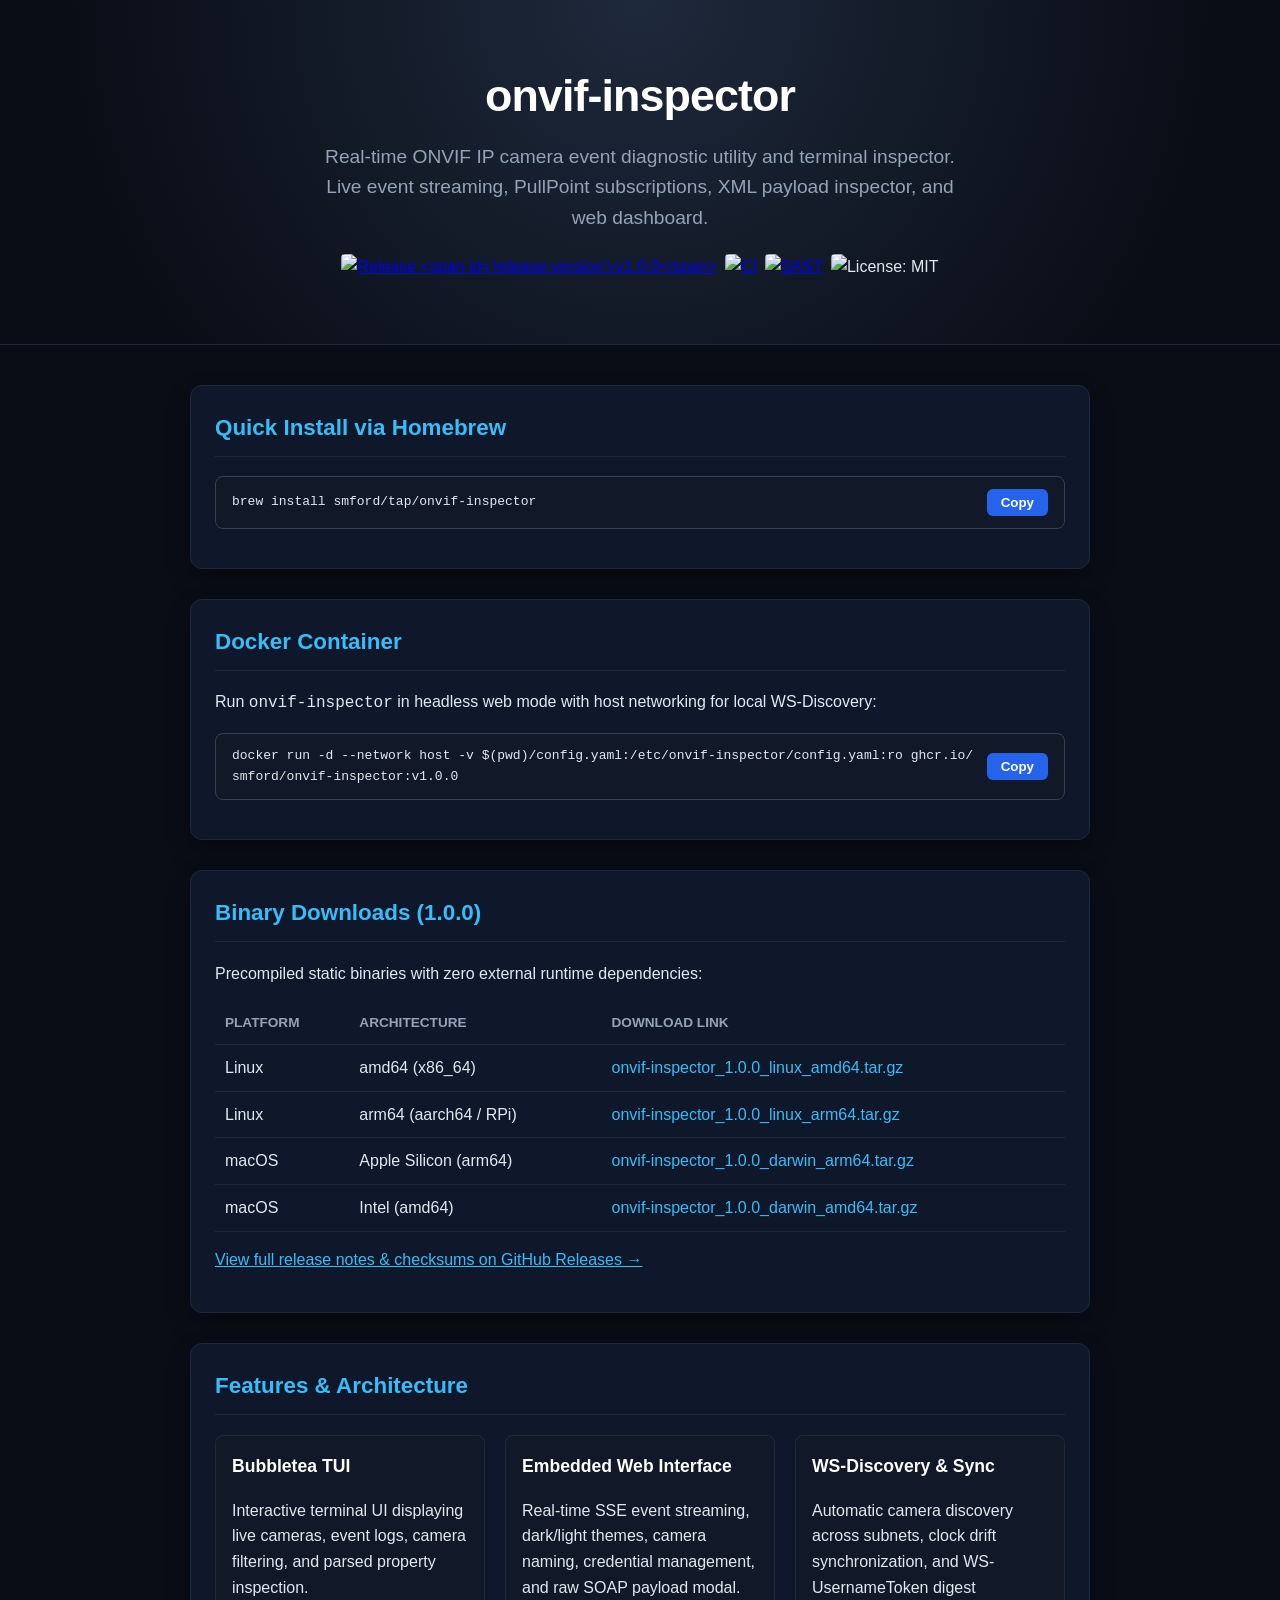
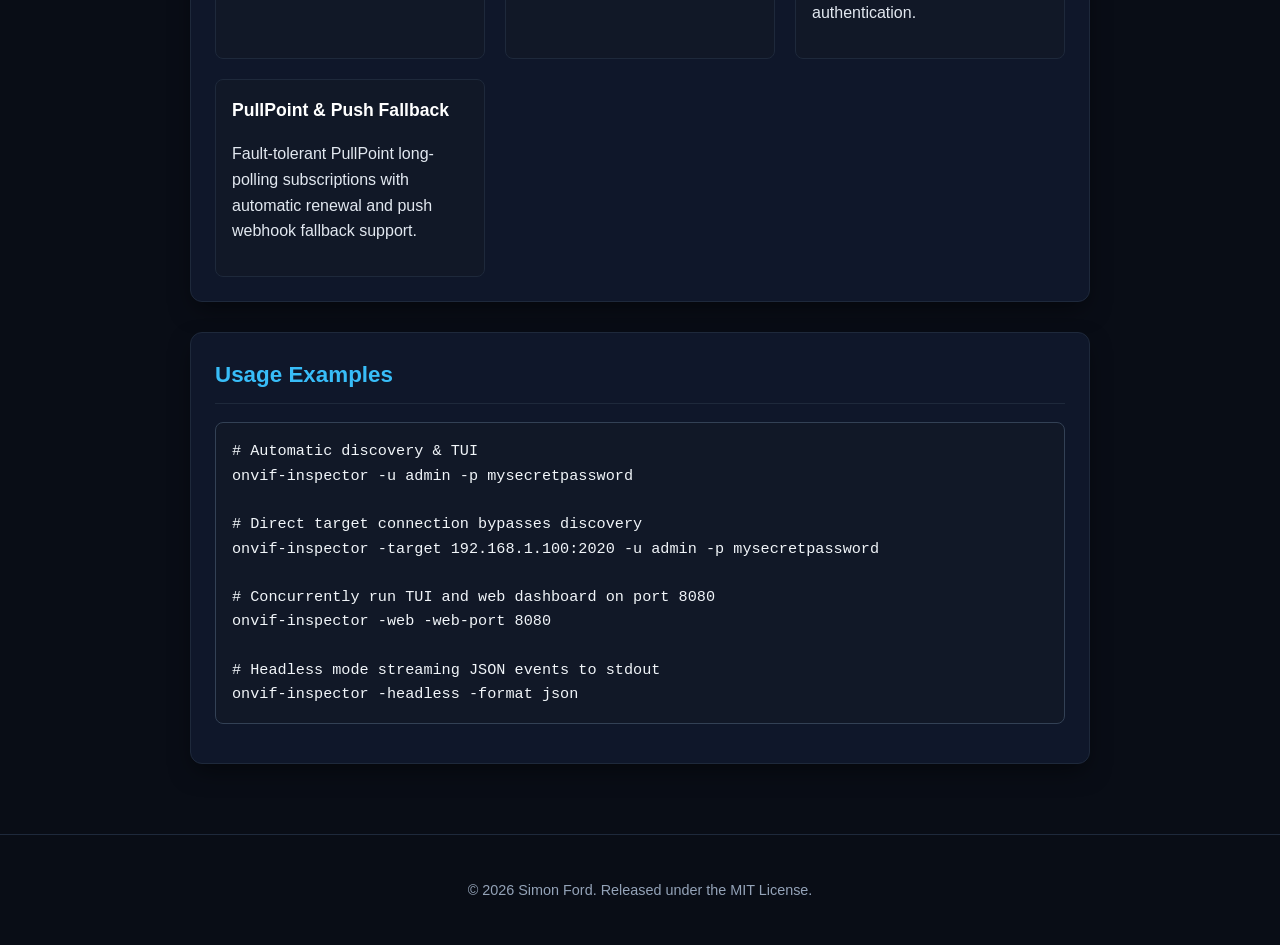
==== docs/index.html @ b4d11409 "ci: setup production-grade DevSecOps and automation suite" ====
<!DOCTYPE html>
<html lang="en">
<head>
  <meta charset="UTF-8">
  <meta name="viewport" content="width=device-width, initial-scale=1.0">
  <title>onvif-inspector | Real-time ONVIF IP Camera Event Diagnostic Utility</title>
  <!-- Google Analytics 4 -->
  <script async src="https://www.googletagmanager.com/gtag/js?id=onvif-inspector"></script>
  <script>
    window.dataLayer = window.dataLayer || [];
    function gtag(){dataLayer.push(arguments);}
    gtag('js', new Date());
    gtag('config', 'onvif-inspector', { send_page_view: false });
  </script>
  <script defer src="js/analytics.js"></script>
  <style>
    :root {
      --bg: #090d16;
      --card-bg: #0f172a;
      --card-border: #1e293b;
      --accent: #38bdf8;
      --accent-hover: #0284c7;
      --text: #e2e8f0;
      --text-dim: #94a3b8;
      --code-bg: #111827;
      --badge-bg: #1e293b;
    }
    body {
      margin: 0;
      padding: 0;
      background: var(--bg);
      color: var(--text);
      font-family: -apple-system, BlinkMacSystemFont, "Segoe UI", Roboto, Helvetica, Arial, sans-serif;
      line-height: 1.6;
    }
    header {
      padding: 60px 20px 40px;
      text-align: center;
      border-bottom: 1px solid var(--card-border);
      background: radial-gradient(circle at 50% 0%, #1e293b 0%, #090d16 80%);
    }
    h1 {
      margin: 0 0 10px;
      font-size: 2.8rem;
      letter-spacing: -0.02em;
      color: #fff;
    }
    p.tagline {
      font-size: 1.2rem;
      color: var(--text-dim);
      max-width: 650px;
      margin: 0 auto 20px;
    }
    .badge-bar {
      display: flex;
      justify-content: center;
      gap: 8px;
      flex-wrap: wrap;
      margin-bottom: 25px;
    }
    .badge-bar a img, .badge-bar img {
      height: 20px;
      border-radius: 4px;
    }
    .container {
      max-width: 900px;
      margin: 0 auto;
      padding: 40px 20px;
    }
    .card {
      background: var(--card-bg);
      border: 1px solid var(--card-border);
      border-radius: 12px;
      padding: 24px;
      margin-bottom: 30px;
      box-shadow: 0 10px 25px -5px rgba(0, 0, 0, 0.5);
    }
    h2 {
      margin-top: 0;
      font-size: 1.4rem;
      color: var(--accent);
      border-bottom: 1px solid var(--card-border);
      padding-bottom: 10px;
    }
    .grid {
      display: grid;
      grid-template-columns: repeat(auto-fit, minmax(260px, 1fr));
      gap: 20px;
      margin-top: 20px;
    }
    .feature-box {
      background: #111827;
      border: 1px solid var(--card-border);
      padding: 16px;
      border-radius: 8px;
    }
    .feature-box h3 {
      margin-top: 0;
      font-size: 1.1rem;
      color: #fff;
    }
    pre {
      background: var(--code-bg);
      padding: 16px;
      border-radius: 8px;
      overflow-x: auto;
      font-family: ui-monospace, Menlo, Monaco, Consolas, monospace;
      font-size: 0.95rem;
      border: 1px solid #334155;
      color: #f1f5f9;
    }
    code {
      font-family: ui-monospace, Menlo, Monaco, Consolas, monospace;
    }
    .install-box {
      display: flex;
      align-items: center;
      justify-content: space-between;
      background: var(--code-bg);
      border: 1px solid #374151;
      padding: 12px 16px;
      border-radius: 8px;
      font-family: monospace;
      margin-bottom: 15px;
      word-break: break-all;
    }
    button.copy-btn {
      background: #2563eb;
      color: #fff;
      border: none;
      padding: 6px 14px;
      border-radius: 6px;
      cursor: pointer;
      font-weight: 600;
      white-space: nowrap;
      margin-left: 12px;
    }
    button.copy-btn:hover {
      background: #1d4ed8;
    }
    .downloads-table {
      width: 100%;
      border-collapse: collapse;
      margin-top: 15px;
    }
    .downloads-table th, .downloads-table td {
      text-align: left;
      padding: 10px;
      border-bottom: 1px solid var(--card-border);
    }
    .downloads-table th {
      color: var(--text-dim);
      font-size: 0.85rem;
      text-transform: uppercase;
    }
    .downloads-table a {
      color: var(--accent);
      text-decoration: none;
    }
    .downloads-table a:hover {
      text-decoration: underline;
    }
    footer {
      text-align: center;
      padding: 30px;
      color: var(--text-dim);
      font-size: 0.9rem;
      border-top: 1px solid var(--card-border);
    }
  </style>
</head>
<body>

<header>
  <h1>onvif-inspector</h1>
  <p class="tagline">Real-time ONVIF IP camera event diagnostic utility and terminal inspector. Live event streaming, PullPoint subscriptions, XML payload inspector, and web dashboard.</p>
  <div class="badge-bar">
    <a href="https://github.com/smford/onvif-inspector/releases"><img src="https://img.shields.io/github/v/release/smford/onvif-inspector?color=blue&logo=github" alt="Release <span id='release-version'>v1.0.0</span>"></a>
    <a href="https://github.com/smford/onvif-inspector/actions/workflows/ci.yml"><img src="https://github.com/smford/onvif-inspector/actions/workflows/ci.yml/badge.svg" alt="CI"></a>
    <a href="https://github.com/smford/onvif-inspector/actions/workflows/sast.yml"><img src="https://github.com/smford/onvif-inspector/actions/workflows/sast.yml/badge.svg" alt="SAST"></a>
    <img src="https://img.shields.io/badge/License-MIT-yellow.svg" alt="License: MIT">
  </div>
</header>

<div class="container">
  <div class="card">
    <h2>Quick Install via Homebrew</h2>
    <div class="install-box">
      <span>brew install smford/tap/onvif-inspector</span>
      <button class="copy-btn" data-copy="brew install smford/tap/onvif-inspector" onclick="navigator.clipboard.writeText('brew install smford/tap/onvif-inspector')">Copy</button>
    </div>
  </div>

  <div class="card">
    <h2>Docker Container</h2>
    <p>Run <code>onvif-inspector</code> in headless web mode with host networking for local WS-Discovery:</p>
    <div class="install-box">
      <span>docker run -d --network host -v $(pwd)/config.yaml:/etc/onvif-inspector/config.yaml:ro ghcr.io/smford/onvif-inspector:v1.0.0</span>
      <button class="copy-btn" data-copy="docker run -d --network host -v $(pwd)/config.yaml:/etc/onvif-inspector/config.yaml:ro ghcr.io/smford/onvif-inspector:v1.0.0" onclick="navigator.clipboard.writeText('docker run -d --network host -v $(pwd)/config.yaml:/etc/onvif-inspector/config.yaml:ro ghcr.io/smford/onvif-inspector:v1.0.0')">Copy</button>
    </div>
  </div>

  <div class="card">
    <h2>Binary Downloads (<span id="release-version-number">1.0.0</span>)</h2>
    <p>Precompiled static binaries with zero external runtime dependencies:</p>
    <table class="downloads-table">
      <thead>
        <tr>
          <th>Platform</th>
          <th>Architecture</th>
          <th>Download Link</th>
        </tr>
      </thead>
      <tbody>
        <tr>
          <td>Linux</td>
          <td>amd64 (x86_64)</td>
          <td><a href="https://github.com/smford/onvif-inspector/releases/download/v1.0.0/onvif-inspector_1.0.0_linux_amd64.tar.gz">onvif-inspector_1.0.0_linux_amd64.tar.gz</a></td>
        </tr>
        <tr>
          <td>Linux</td>
          <td>arm64 (aarch64 / RPi)</td>
          <td><a href="https://github.com/smford/onvif-inspector/releases/download/v1.0.0/onvif-inspector_1.0.0_linux_arm64.tar.gz">onvif-inspector_1.0.0_linux_arm64.tar.gz</a></td>
        </tr>
        <tr>
          <td>macOS</td>
          <td>Apple Silicon (arm64)</td>
          <td><a href="https://github.com/smford/onvif-inspector/releases/download/v1.0.0/onvif-inspector_1.0.0_darwin_arm64.tar.gz">onvif-inspector_1.0.0_darwin_arm64.tar.gz</a></td>
        </tr>
        <tr>
          <td>macOS</td>
          <td>Intel (amd64)</td>
          <td><a href="https://github.com/smford/onvif-inspector/releases/download/v1.0.0/onvif-inspector_1.0.0_darwin_amd64.tar.gz">onvif-inspector_1.0.0_darwin_amd64.tar.gz</a></td>
        </tr>
      </tbody>
    </table>
    <p style="margin-top: 15px;"><a href="https://github.com/smford/onvif-inspector/releases/tag/v1.0.0" style="color: var(--accent);">View full release notes & checksums on GitHub Releases &rarr;</a></p>
  </div>

  <div class="card">
    <h2>Features & Architecture</h2>
    <div class="grid">
      <div class="feature-box">
        <h3>Bubbletea TUI</h3>
        <p>Interactive terminal UI displaying live cameras, event logs, camera filtering, and parsed property inspection.</p>
      </div>
      <div class="feature-box">
        <h3>Embedded Web Interface</h3>
        <p>Real-time SSE event streaming, dark/light themes, camera naming, credential management, and raw SOAP payload modal.</p>
      </div>
      <div class="feature-box">
        <h3>WS-Discovery & Sync</h3>
        <p>Automatic camera discovery across subnets, clock drift synchronization, and WS-UsernameToken digest authentication.</p>
      </div>
      <div class="feature-box">
        <h3>PullPoint & Push Fallback</h3>
        <p>Fault-tolerant PullPoint long-polling subscriptions with automatic renewal and push webhook fallback support.</p>
      </div>
    </div>
  </div>

  <div class="card">
    <h2>Usage Examples</h2>
    <pre><code># Automatic discovery & TUI
onvif-inspector -u admin -p mysecretpassword

# Direct target connection bypasses discovery
onvif-inspector -target 192.168.1.100:2020 -u admin -p mysecretpassword

# Concurrently run TUI and web dashboard on port 8080
onvif-inspector -web -web-port 8080

# Headless mode streaming JSON events to stdout
onvif-inspector -headless -format json</code></pre>
  </div>
</div>

<footer>
  <p>&copy; 2026 Simon Ford. Released under the MIT License.</p>
</footer>

</body>
</html>
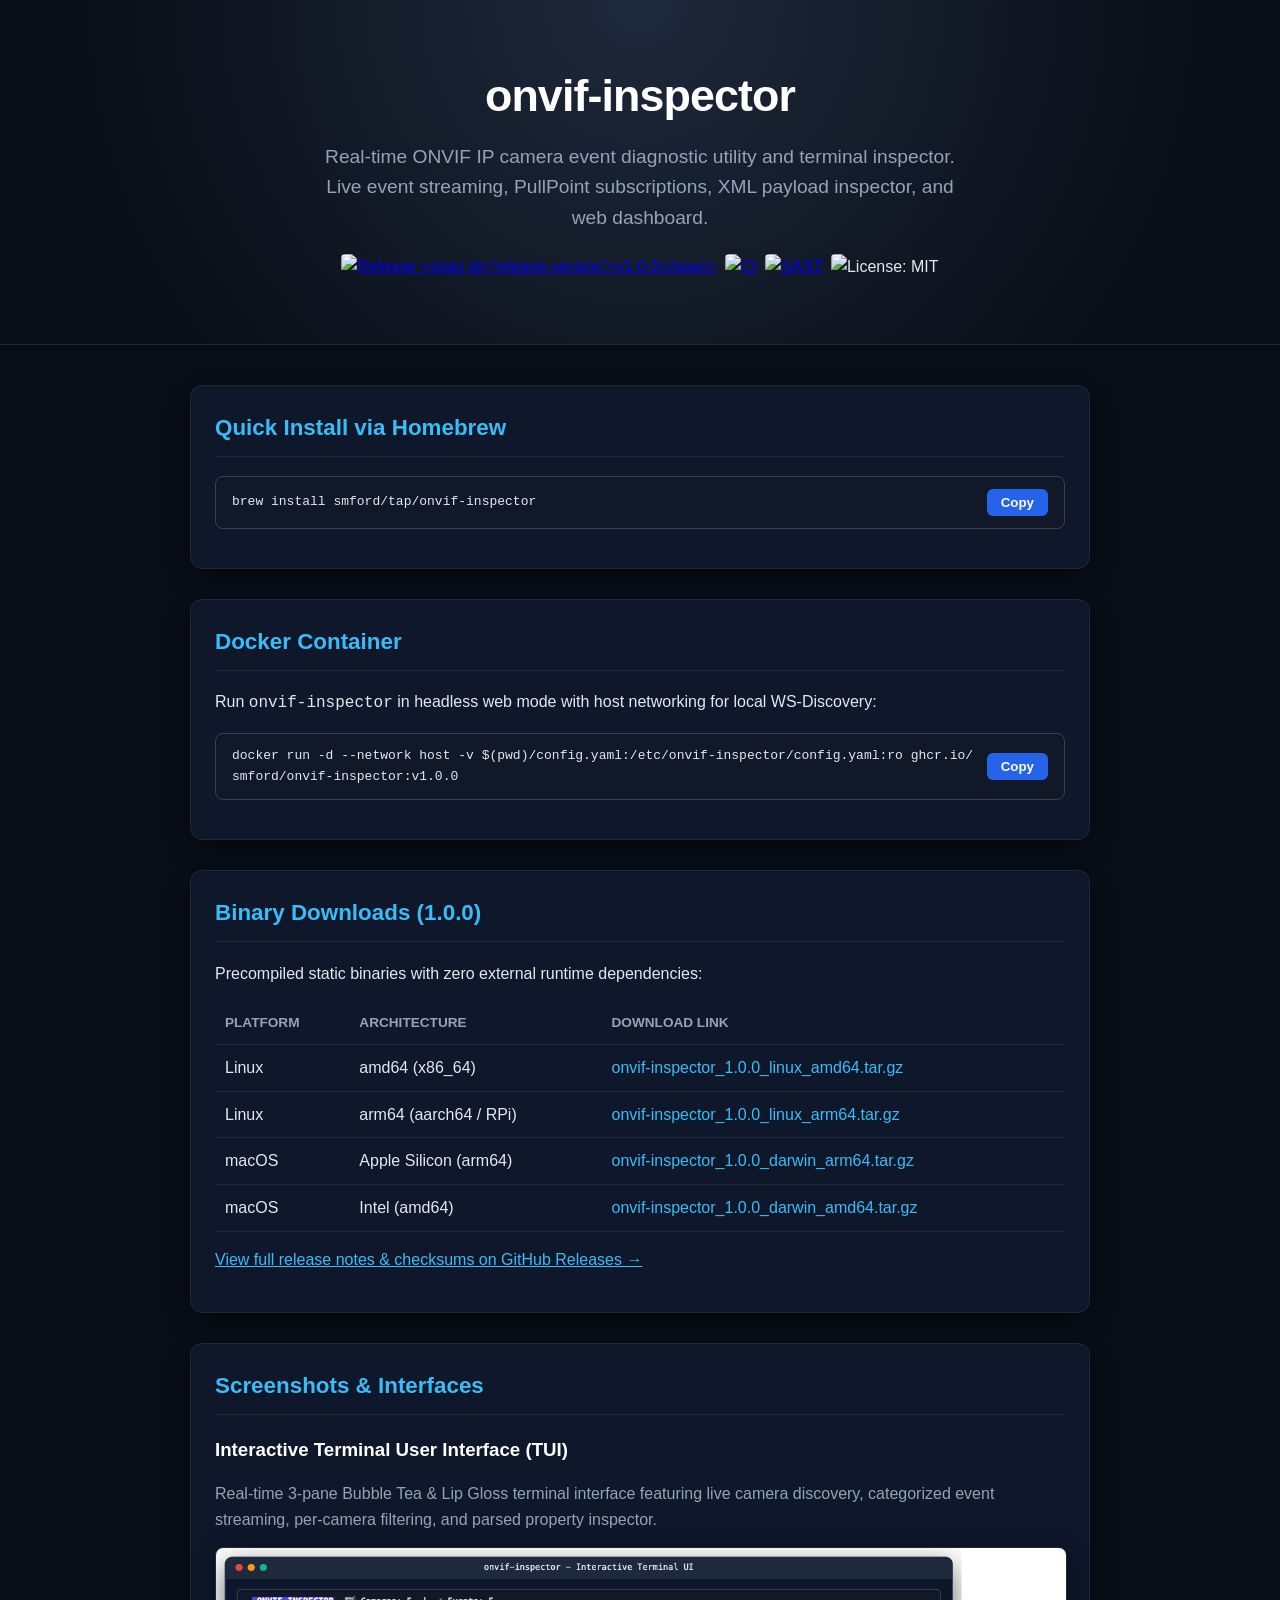
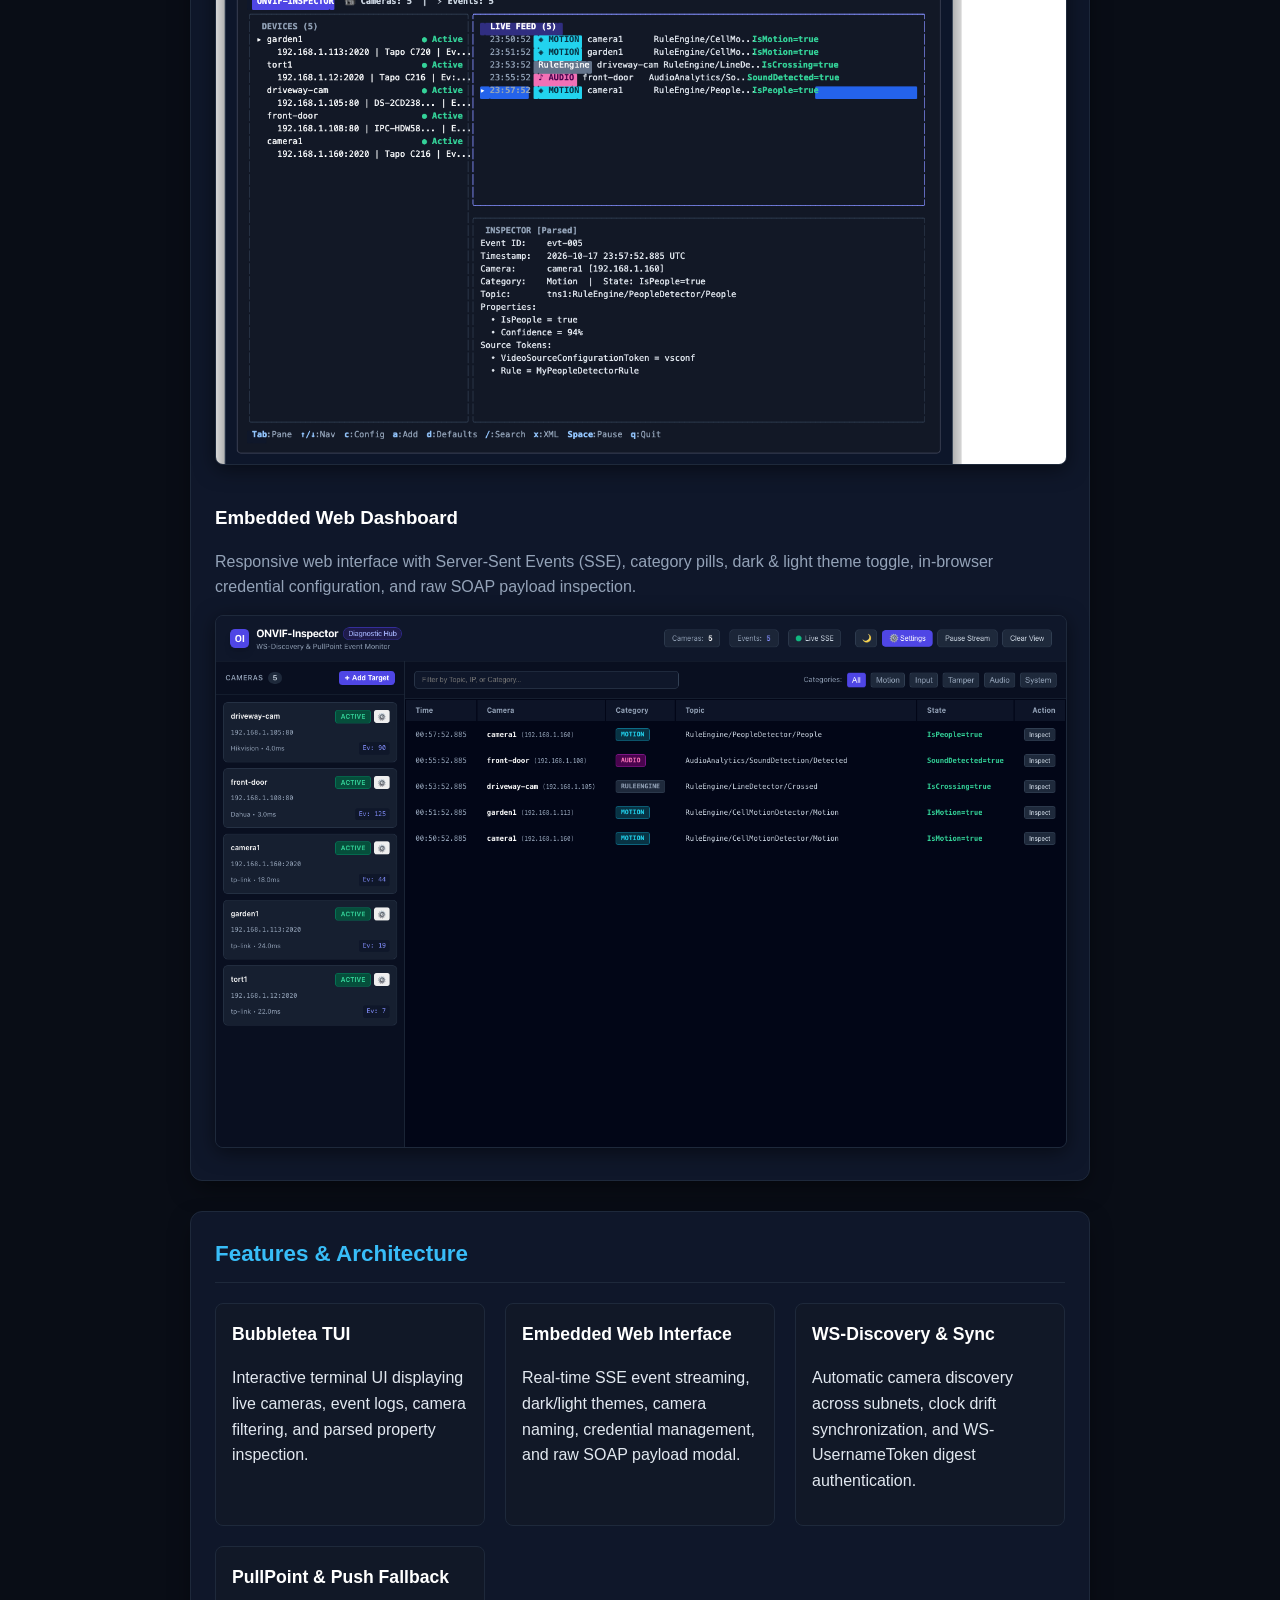
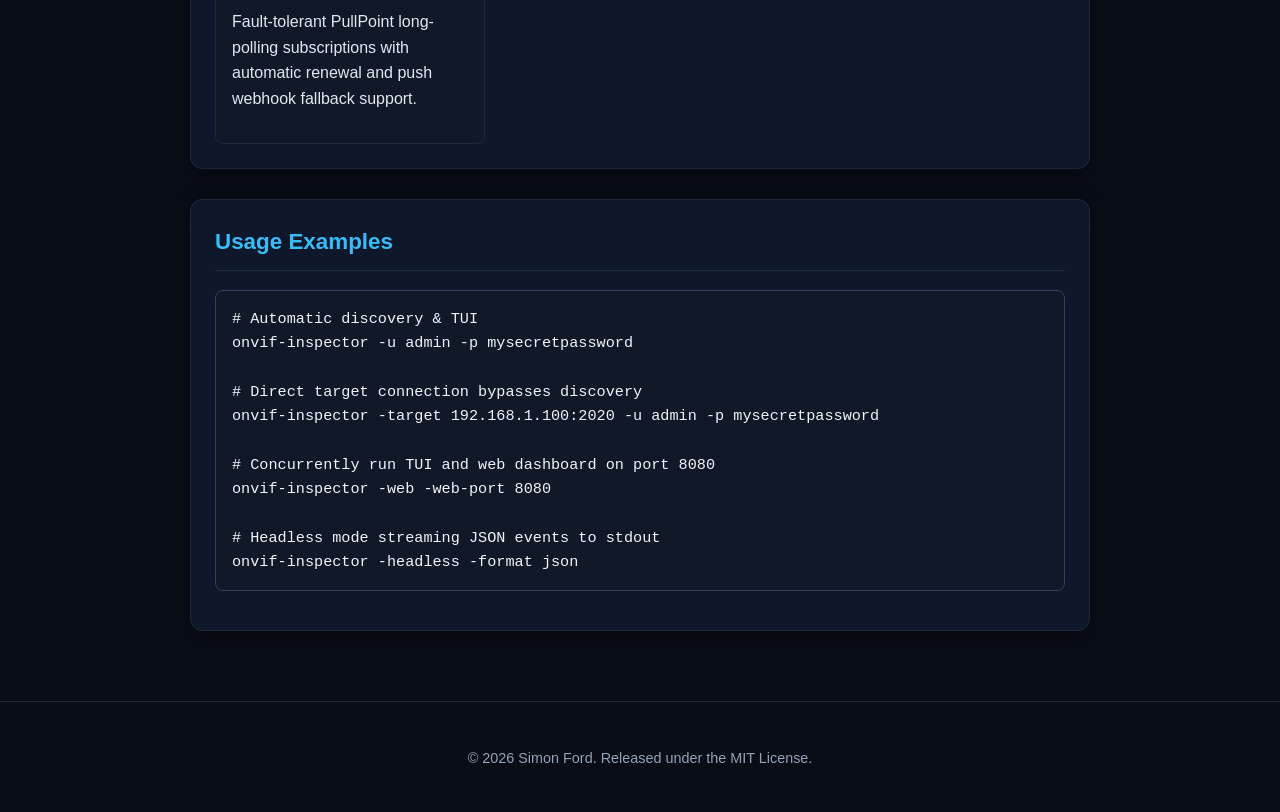
==== commit 2440ed3f: "docs: add TUI and Web interface screenshots to README and GitHub Pages" ====
--- a/docs/index.html
+++ b/docs/index.html
@@ -238,6 +238,21 @@
   </div>
 
   <div class="card">
+    <h2>Screenshots & Interfaces</h2>
+    <div style="margin-top: 20px; margin-bottom: 30px;">
+      <h3 style="color: #fff; margin-bottom: 8px;">Interactive Terminal User Interface (TUI)</h3>
+      <p style="color: var(--text-dim); margin-bottom: 15px;">Real-time 3-pane Bubble Tea & Lip Gloss terminal interface featuring live camera discovery, categorized event streaming, per-camera filtering, and parsed property inspector.</p>
+      <img src="images/tui-screenshot.png" alt="onvif-inspector Terminal User Interface" style="width: 100%; height: auto; border-radius: 8px; border: 1px solid var(--card-border); box-shadow: 0 4px 20px rgba(0,0,0,0.5);">
+    </div>
+
+    <div>
+      <h3 style="color: #fff; margin-bottom: 8px;">Embedded Web Dashboard</h3>
+      <p style="color: var(--text-dim); margin-bottom: 15px;">Responsive web interface with Server-Sent Events (SSE), category pills, dark & light theme toggle, in-browser credential configuration, and raw SOAP payload inspection.</p>
+      <img src="images/web-screenshot.png" alt="onvif-inspector Web Dashboard" style="width: 100%; height: auto; border-radius: 8px; border: 1px solid var(--card-border); box-shadow: 0 4px 20px rgba(0,0,0,0.5);">
+    </div>
+  </div>
+
+  <div class="card">
     <h2>Features & Architecture</h2>
     <div class="grid">
       <div class="feature-box">
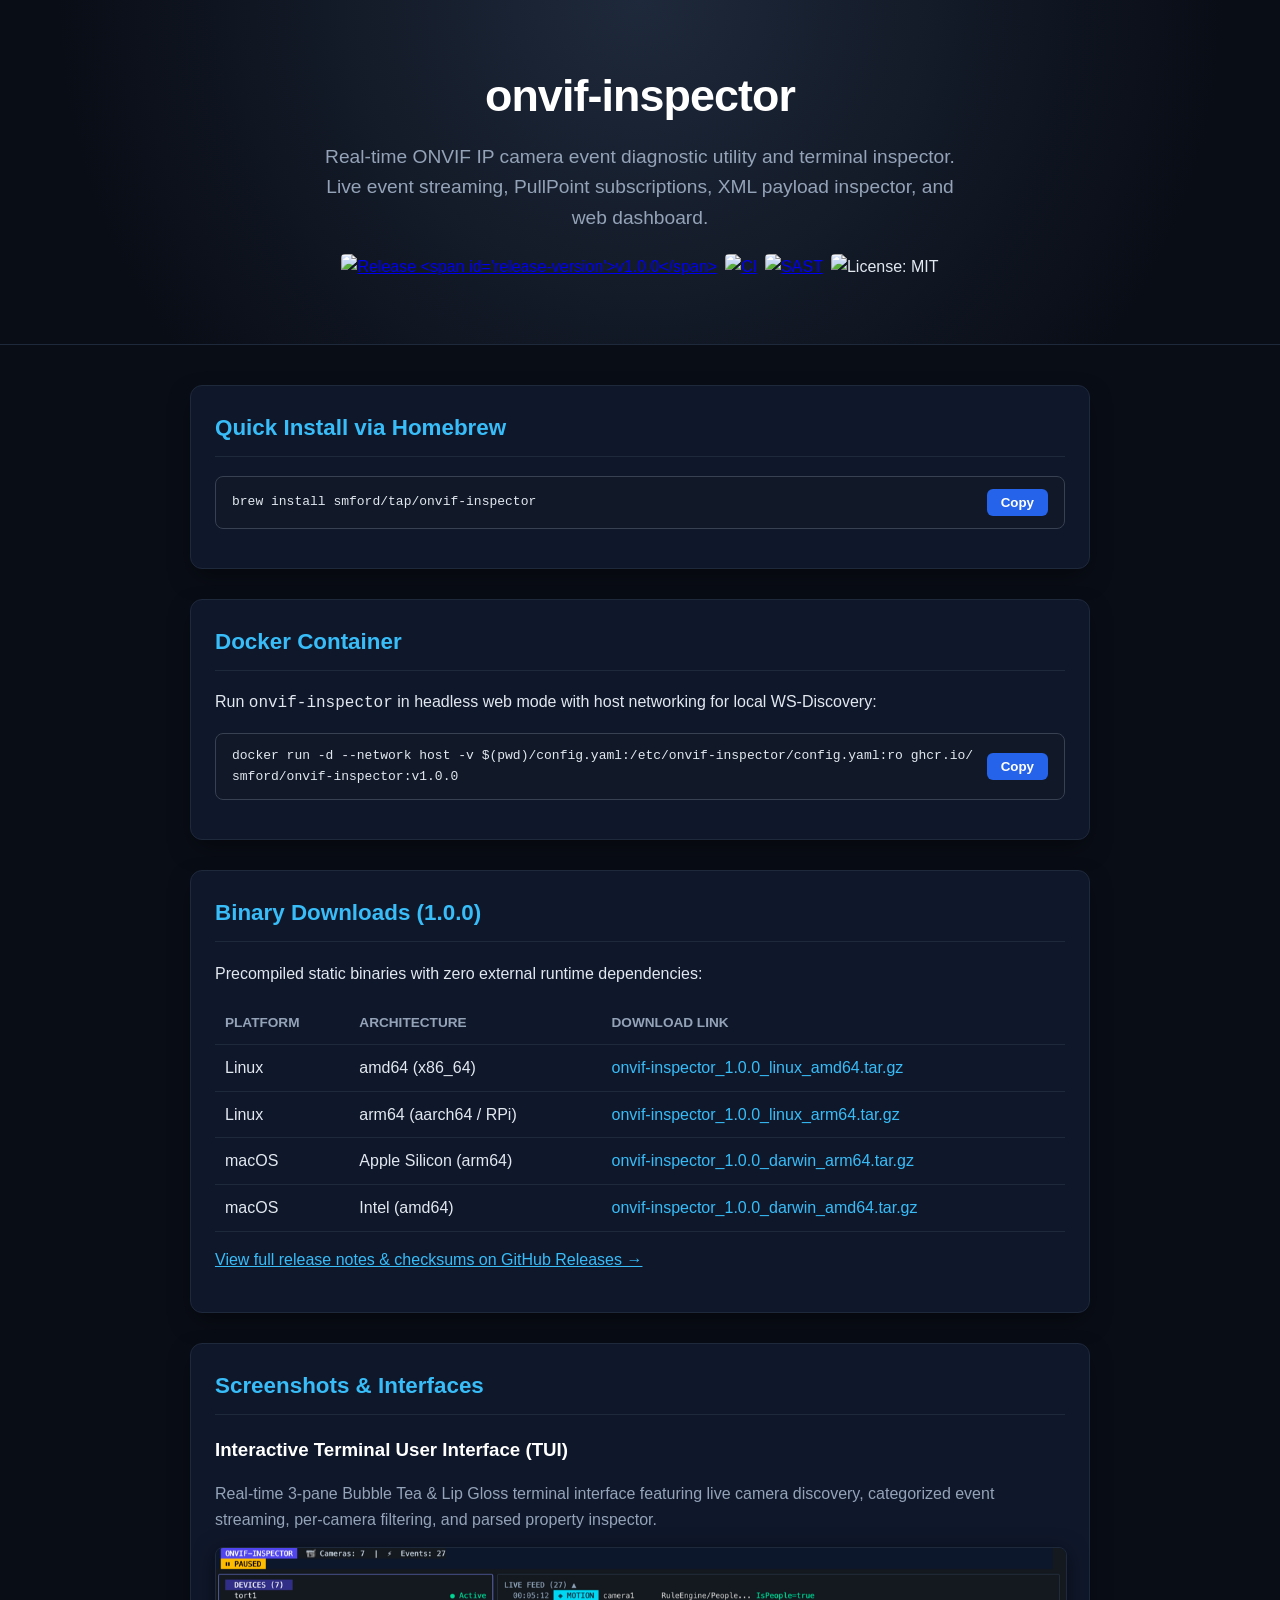
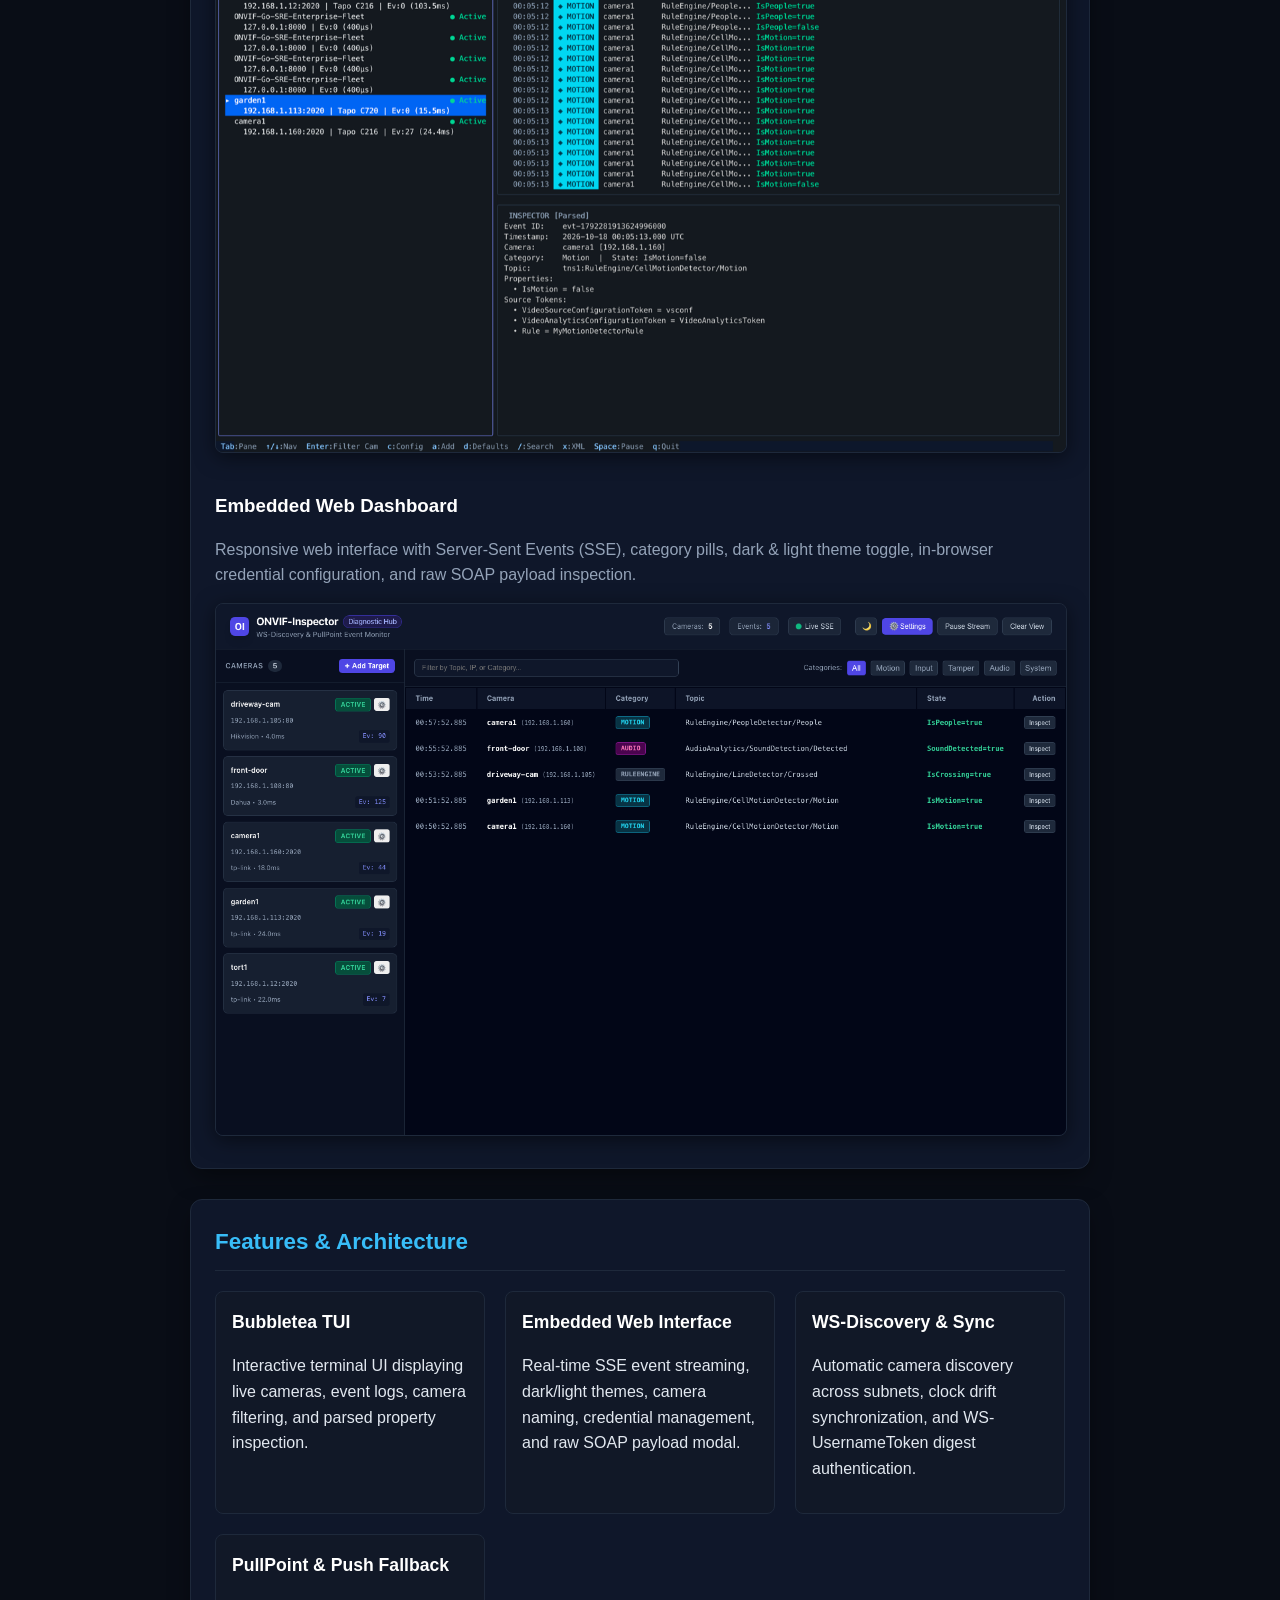
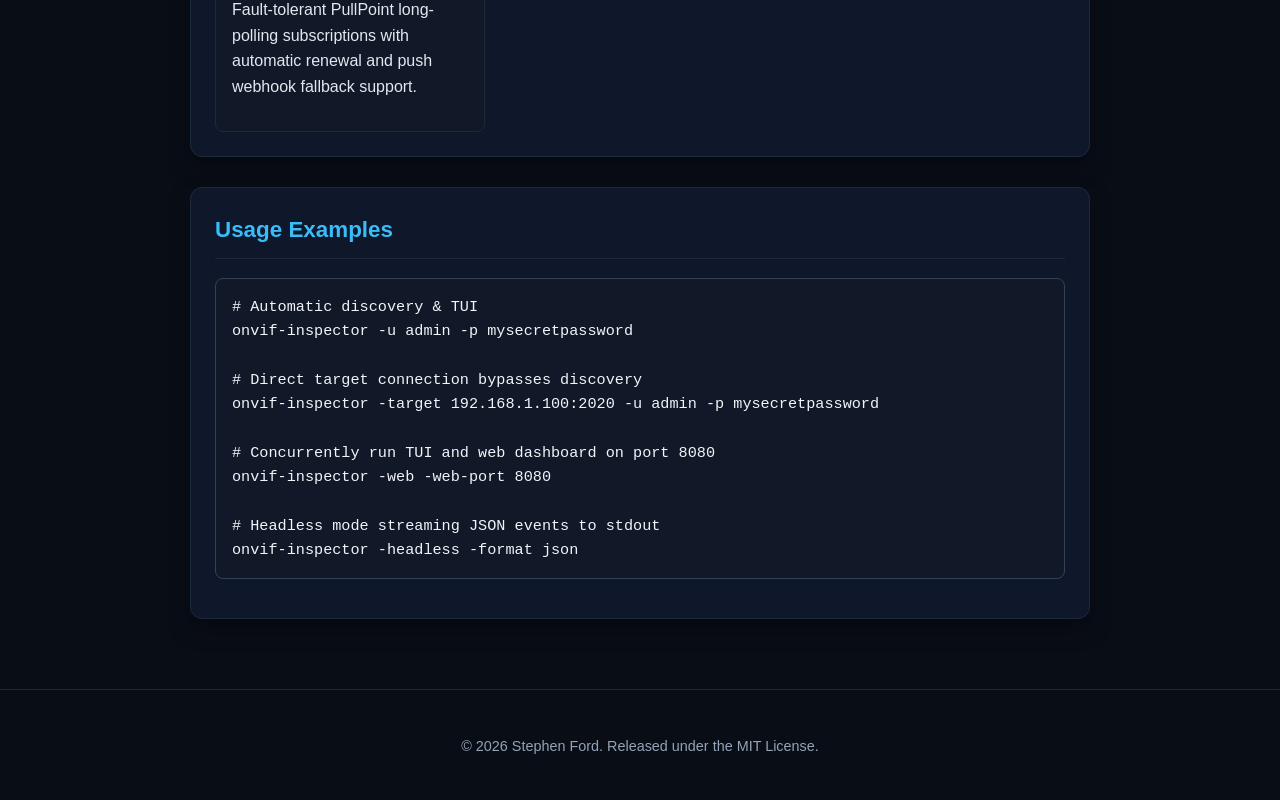
==== commit 9502670f: "feat: add about modal to TUI and web dashboard - Add About modal to TUI accessible via '?' or 'i' ke" ====
--- a/docs/index.html
+++ b/docs/index.html
@@ -291,7 +291,7 @@
 </div>
 
 <footer>
-  <p>&copy; 2026 Simon Ford. Released under the MIT License.</p>
+  <p>&copy; 2026 Stephen Ford. Released under the MIT License.</p>
 </footer>
 
 </body>
